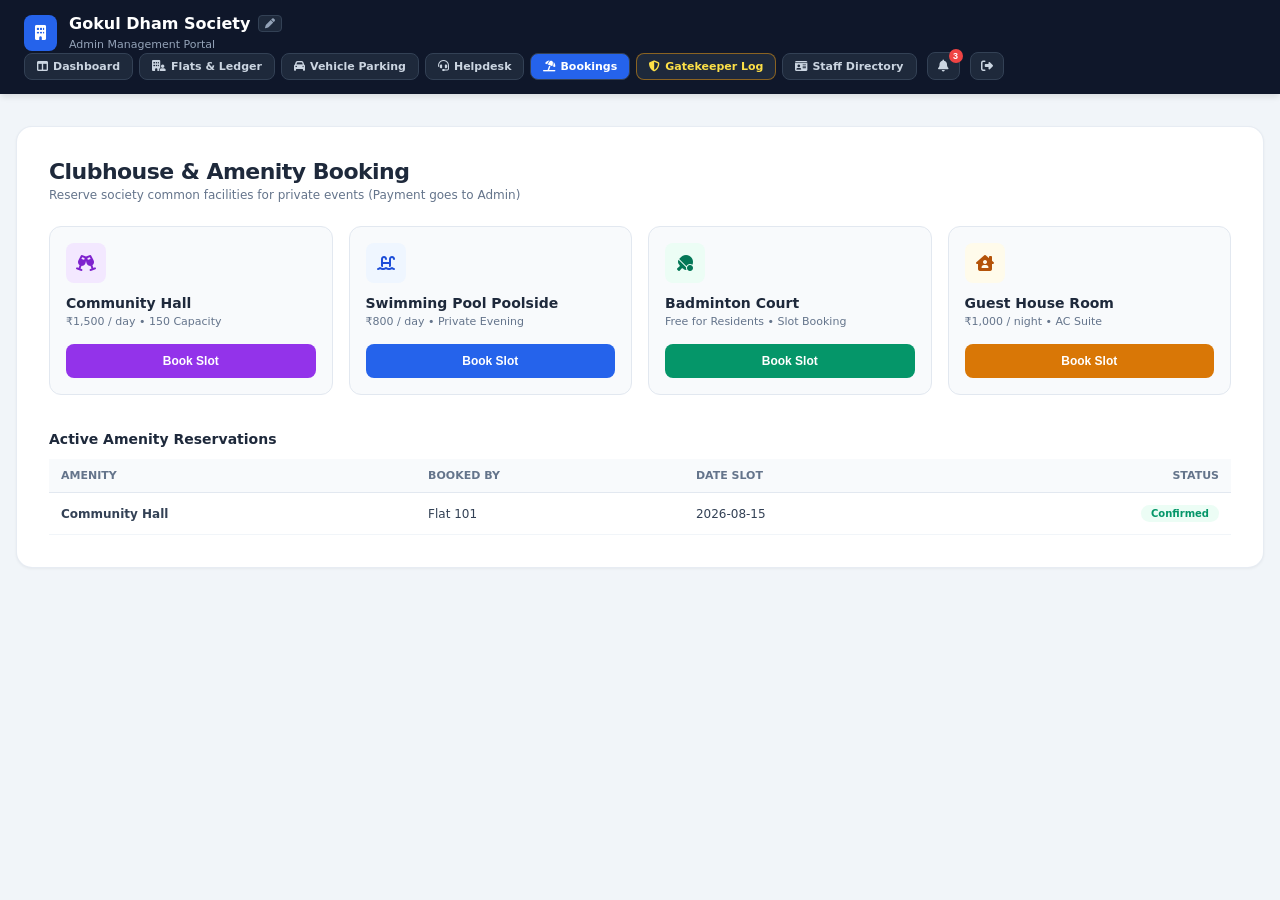
==== my-society-app/bookings.html @ c78df029 "Moved all files to root directory" ====
<!DOCTYPE html>
<html lang="en">
<head>
    <meta charset="UTF-8">
    <meta name="viewport" content="width=device-width, initial-scale=1.0">
    <title>Canary Enterprise - Clubhouse & Amenity Booking</title>
    <!-- FontAwesome Icons CDN -->
    <link href="https://cdnjs.cloudflare.com/ajax/libs/font-awesome/6.4.0/css/all.min.css" rel="stylesheet">
    <!-- Link CSS (Same folder) -->
    <link rel="stylesheet" href="bookings.css">
</head>
<body>

    <!-- TOP NAVIGATION BAR -->
    <header class="app-header">
        <div class="logo-area">
            <div class="logo-icon"><i class="fa-solid fa-building"></i></div>
            <div>
                <div class="title-row">
                    <h1>Gokul Dham Society</h1>
                    <button class="edit-btn"><i class="fa-solid fa-pen"></i></button>
                </div>
                <span class="subtitle">Admin Management Portal</span>
            </div>
        </div>

        <div class="nav-links">
            <a href="dashboard.html" class="nav-btn"><i class="fa-solid fa-table-columns"></i> Dashboard</a>
            <a href="flats.html" class="nav-btn"><i class="fa-solid fa-building-user"></i> Flats & Ledger</a>
            <a href="parking.html" class="nav-btn"><i class="fa-solid fa-car"></i> Vehicle Parking</a>
            <a href="helpdesk.html" class="nav-btn"><i class="fa-solid fa-headset"></i> Helpdesk</a>
            <a href="bookings.html" class="nav-btn active"><i class="fa-solid fa-umbrella-beach"></i> Bookings</a>
            <a href="visitors.html" class="nav-btn warning"><i class="fa-solid fa-shield-halved"></i> Gatekeeper Log</a>
            <a href="staff.html" class="nav-btn"><i class="fa-solid fa-id-card"></i> Staff Directory</a>
            <button class="bell-btn"><i class="fa-solid fa-bell"></i><span class="badge">3</span></button>
            <a href="index.html" class="logout-btn"><i class="fa-solid fa-right-from-bracket"></i></a>
        </div>
    </header>

    <!-- MAIN CONTAINER -->
    <main class="main-container">
        <div class="card">
            <h2 class="page-title">Clubhouse & Amenity Booking</h2>
            <p class="page-desc">Reserve society common facilities for private events (Payment goes to Admin)</p>

            <!-- Amenities Grid Cards -->
            <div class="amenities-grid">
                <div class="amenity-box">
                    <div>
                        <div class="amenity-icon icon-purple"><i class="fa-solid fa-champagne-glasses"></i></div>
                        <h3>Community Hall</h3>
                        <p>₹1,500 / day • 150 Capacity</p>
                    </div>
                    <button onclick="openModal('Community Hall')" class="book-btn btn-purple">Book Slot</button>
                </div>

                <div class="amenity-box">
                    <div>
                        <div class="amenity-icon icon-blue"><i class="fa-solid fa-water-ladder"></i></div>
                        <h3>Swimming Pool Poolside</h3>
                        <p>₹800 / day • Private Evening</p>
                    </div>
                    <button onclick="openModal('Swimming Pool Poolside')" class="book-btn btn-blue">Book Slot</button>
                </div>

                <div class="amenity-box">
                    <div>
                        <div class="amenity-icon icon-emerald"><i class="fa-solid fa-table-tennis-paddle-ball"></i></div>
                        <h3>Badminton Court</h3>
                        <p>Free for Residents • Slot Booking</p>
                    </div>
                    <button onclick="openModal('Badminton Court')" class="book-btn btn-emerald">Book Slot</button>
                </div>

                <div class="amenity-box">
                    <div>
                        <div class="amenity-icon icon-amber"><i class="fa-solid fa-house-chimney-user"></i></div>
                        <h3>Guest House Room</h3>
                        <p>₹1,000 / night • AC Suite</p>
                    </div>
                    <button onclick="openModal('Guest House Room')" class="book-btn btn-amber">Book Slot</button>
                </div>
            </div>

            <!-- Active Reservations Table -->
            <h3 class="section-title">Active Amenity Reservations</h3>
            <div class="table-responsive">
                <table class="data-table">
                    <thead>
                        <tr>
                            <th>Amenity</th>
                            <th>Booked By</th>
                            <th>Date Slot</th>
                            <th style="text-align: right;">Status</th>
                        </tr>
                    </thead>
                    <tbody id="amenities-booking-table">
                        <!-- Dynamic Rows -->
                    </tbody>
                </table>
            </div>
        </div>
    </main>

    <!-- Modal: Book Amenity -->
    <div id="modal-book-amenity" class="modal hidden">
        <div class="modal-content">
            <h3>Reserve Amenity Slot</h3>
            <form onsubmit="handleBookAmenity(event)" class="modal-form">
                <input type="text" id="book-amenity-name" readonly style="background-color: #f1f5f9; font-weight: bold;">
                <input type="text" id="book-flat" placeholder="Flat No (e.g. Flat 104)" required>
                <input type="date" id="book-date" required>
                <div class="modal-actions">
                    <button type="button" onclick="closeModal()" class="cancel-btn">Cancel</button>
                    <button type="submit" class="submit-btn">Confirm Booking</button>
                </div>
            </form>
        </div>
    </div>

    <!-- Link JS -->
    <script src="bookings.js"></script>
</body>
</html>
---- my-society-app/bookings.css ----
* {
    box-sizing: border-box;
    margin: 0;
    padding: 0;
}

body {
    background-color: #f1f5f9;
    font-family: system-ui, -apple-system, sans-serif;
    color: #1e293b;
    padding-bottom: 48px;
}

/* Header Styles */
.app-header {
    background-color: #0f172a;
    color: #ffffff;
    padding: 14px 24px;
    display: flex;
    flex-wrap: wrap;
    justify-content: space-between;
    align-items: center;
    position: sticky;
    top: 0;
    z-index: 20;
    box-shadow: 0 4px 6px -1px rgba(0, 0, 0, 0.1);
}

.logo-area {
    display: flex;
    align-items: center;
    gap: 12px;
}

.logo-icon {
    background-color: #2563eb;
    padding: 9px 11px;
    border-radius: 8px;
    color: white;
    font-size: 15px;
}

.title-row {
    display: flex;
    align-items: center;
    gap: 8px;
}

.title-row h1 {
    font-size: 16px;
    font-weight: bold;
}

.edit-btn {
    background-color: #1e293b;
    color: #94a3b8;
    border: 1px solid #334155;
    padding: 2px 6px;
    border-radius: 4px;
    font-size: 10px;
    cursor: pointer;
}

.subtitle {
    font-size: 11px;
    color: #94a3b8;
}

.nav-links {
    display: flex;
    align-items: center;
    gap: 6px;
}

.nav-btn {
    font-size: 11px;
    font-weight: 600;
    padding: 6px 12px;
    border-radius: 8px;
    background-color: #1e293b;
    color: #cbd5e1;
    text-decoration: none;
    border: 1px solid #334155;
    transition: 0.2s;
    white-space: nowrap;
    display: flex;
    align-items: center;
    gap: 5px;
}

.nav-btn:hover, .nav-btn.active {
    background-color: #2563eb;
    color: #ffffff;
}

.nav-btn.warning {
    border-color: rgba(245, 158, 11, 0.5);
    color: #fde047;
}

.bell-btn, .logout-btn {
    background-color: #1e293b;
    color: #cbd5e1;
    border: 1px solid #334155;
    padding: 6px 10px;
    border-radius: 8px;
    cursor: pointer;
    position: relative;
    font-size: 12px;
    text-decoration: none;
    margin-left: 4px;
}

.badge {
    position: absolute;
    top: -4px;
    right: -4px;
    background-color: #ef4444;
    color: white;
    font-size: 9px;
    font-weight: bold;
    width: 14px;
    height: 14px;
    border-radius: 50%;
    display: flex;
    align-items: center;
    justify-content: center;
}

/* Main Container */
.main-container {
    max-width: 1280px;
    margin: 32px auto 0 auto;
    padding: 0 16px;
}

.card {
    background-color: #ffffff;
    border-radius: 16px;
    padding: 32px;
    border: 1px solid rgba(226, 232, 240, 0.8);
    box-shadow: 0 1px 3px 0 rgba(0, 0, 0, 0.05);
}

.page-title {
    font-size: 22px;
    font-weight: bold;
    color: #1e293b;
    letter-spacing: -0.025em;
    margin-bottom: 4px;
}

.page-desc {
    font-size: 12px;
    color: #64748b;
    margin-bottom: 24px;
}

/* Amenities Grid */
.amenities-grid {
    display: grid;
    grid-template-columns: 1fr;
    gap: 16px;
    margin-bottom: 36px;
}

@media (min-width: 640px) {
    .amenities-grid {
        grid-template-columns: repeat(2, 1fr);
    }
}

@media (min-width: 1024px) {
    .amenities-grid {
        grid-template-columns: repeat(4, 1fr);
    }
}

.amenity-box {
    background-color: #f8fafc;
    border: 1px solid #e2e8f0;
    border-radius: 12px;
    padding: 16px;
    display: flex;
    flex-direction: column;
    justify-content: space-between;
}

.amenity-icon {
    width: 40px;
    height: 40px;
    border-radius: 8px;
    display: flex;
    align-items: center;
    justify-content: center;
    font-size: 16px;
    margin-bottom: 12px;
}

.icon-purple { background-color: #f3e8ff; color: #7e22ce; }
.icon-blue { background-color: #eff6ff; color: #1d4ed8; }
.icon-emerald { background-color: #ecfdf5; color: #047857; }
.icon-amber { background-color: #fffbeb; color: #b45309; }

.amenity-box h3 {
    font-size: 14px;
    font-weight: bold;
    color: #1e293b;
    margin-bottom: 4px;
}

.amenity-box p {
    font-size: 11px;
    color: #64748b;
    margin-bottom: 16px;
}

.book-btn {
    width: 100%;
    border: none;
    padding: 10px;
    border-radius: 8px;
    font-size: 12px;
    font-weight: bold;
    color: white;
    cursor: pointer;
    transition: 0.2s;
}

.btn-purple { background-color: #9333ea; }
.btn-purple:hover { background-color: #7e22ce; }

.btn-blue { background-color: #2563eb; }
.btn-blue:hover { background-color: #1d4ed8; }

.btn-emerald { background-color: #059669; }
.btn-emerald:hover { background-color: #047857; }

.btn-amber { background-color: #d97706; }
.btn-amber:hover { background-color: #b45309; }

/* Table Section */
.section-title {
    font-size: 14px;
    font-weight: bold;
    color: #1e293b;
    margin-bottom: 12px;
}

.table-responsive {
    overflow-x: auto;
}

.data-table {
    width: 100%;
    border-collapse: collapse;
    text-align: left;
    font-size: 12px;
    color: #475569;
}

.data-table th {
    background-color: #f8fafc;
    color: #64748b;
    font-weight: 600;
    text-transform: uppercase;
    font-size: 11px;
    padding: 10px 12px;
    border-bottom: 1px solid #e2e8f0;
}

.data-table td {
    padding: 12px;
    border-bottom: 1px solid #f1f5f9;
    color: #334155;
}

.status-confirmed {
    background-color: #ecfdf5;
    color: #059669;
    font-weight: bold;
    padding: 3px 10px;
    border-radius: 20px;
    font-size: 10px;
    display: inline-block;
}

/* Modal Styling */
.modal {
    position: fixed;
    inset: 0;
    background-color: rgba(15, 23, 42, 0.5);
    backdrop-filter: blur(4px);
    display: flex;
    align-items: center;
    justify-content: center;
    padding: 16px;
    z-index: 50;
}

.modal.hidden {
    display: none;
}

.modal-content {
    background-color: white;
    border-radius: 12px;
    box-shadow: 0 20px 25px -5px rgba(0, 0, 0, 0.1);
    max-width: 400px;
    width: 100%;
    padding: 24px;
}

.modal-content h3 {
    font-size: 16px;
    font-weight: bold;
    color: #1e293b;
    margin-bottom: 16px;
}

.modal-form {
    display: flex;
    flex-direction: column;
    gap: 12px;
}

.modal-form input {
    width: 100%;
    padding: 10px;
    border: 1px solid #cbd5e1;
    border-radius: 8px;
    font-size: 12px;
    outline: none;
}

.modal-actions {
    display: flex;
    justify-content: flex-end;
    gap: 8px;
    margin-top: 8px;
}

.cancel-btn {
    background: transparent;
    border: none;
    color: #64748b;
    font-size: 12px;
    cursor: pointer;
    padding: 6px 12px;
}

.submit-btn {
    background-color: #9333ea;
    color: white;
    border: none;
    padding: 6px 14px;
    border-radius: 8px;
    font-size: 12px;
    font-weight: bold;
    cursor: pointer;
}
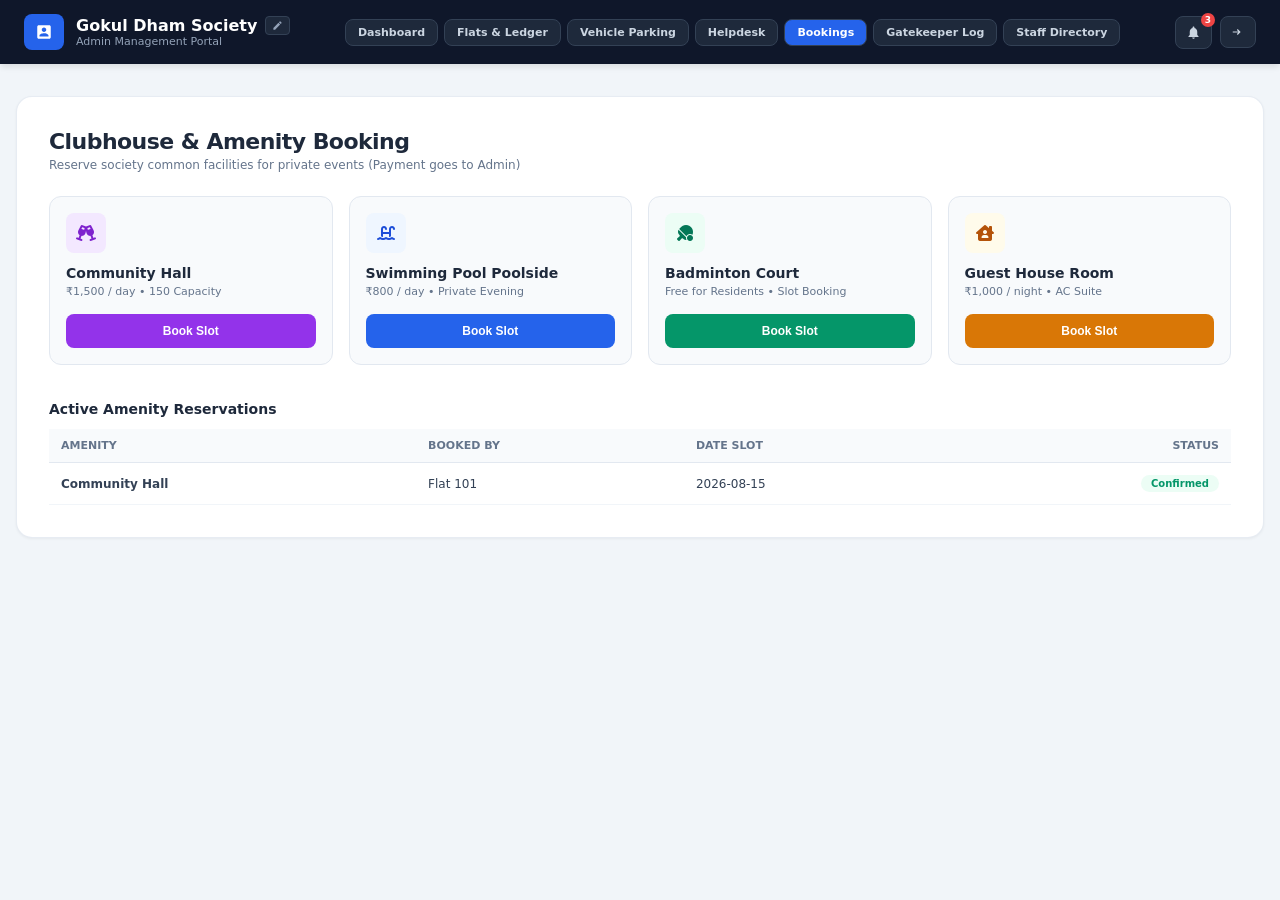
==== commit 0df9537c: "update bookings.js" ====
--- a/my-society-app/bookings.html
+++ b/my-society-app/bookings.html
@@ -3,7 +3,7 @@
 <head>
     <meta charset="UTF-8">
     <meta name="viewport" content="width=device-width, initial-scale=1.0">
-    <title>Canary Enterprise - Clubhouse & Amenity Booking</title>
+    <title>Gokul Dham Society - Clubhouse & Amenity Booking</title>
     <!-- FontAwesome Icons CDN -->
     <link href="https://cdnjs.cloudflare.com/ajax/libs/font-awesome/6.4.0/css/all.min.css" rel="stylesheet">
     <!-- Link CSS (Same folder) -->
@@ -12,28 +12,40 @@
 <body>
 
     <!-- TOP NAVIGATION BAR -->
-    <header class="app-header">
-        <div class="logo-area">
-            <div class="logo-icon"><i class="fa-solid fa-building"></i></div>
-            <div>
-                <div class="title-row">
-                    <h1>Gokul Dham Society</h1>
-                    <button class="edit-btn"><i class="fa-solid fa-pen"></i></button>
+    <header class="navbar">
+        <div class="nav-left">
+            <div class="logo-box">
+                <svg class="icon" viewBox="0 0 24 24" style="width: 18px; height: 18px;"><path d="M19 3H5c-1.1 0-2 .9-2 2v14c0 1.1.9 2 2 2h14c1.1 0 2-.9 2-2V5c0-1.1-.9-2-2-2zm-7 3c1.66 0 3 1.34 3 3s-1.34 3-3 3-3-1.34-3-3 1.34-3 3-3zm6 12H6v-1.4c0-2 4-3.1 6-3.1s6 1.1 6 3.1V18z"/></svg>
+            </div>
+            <div class="brand-info">
+                <div class="brand-title-row">
+                    <h3 class="societyNameText">Gokul Dham Society</h3>
+                    <button class="edit-btn" onclick="openEditModal()" title="Edit Name">
+                        <svg class="icon" viewBox="0 0 24 24" style="width: 11px; height: 11px;"><path d="M3 17.25V21h3.75L17.81 9.94l-3.75-3.75L3 17.25zM20.71 7.04c.39-.39.39-1.02 0-1.41l-2.34-2.34c-.39-.39-1.02-.39-1.41 0l-1.83 1.83 3.75 3.75 1.83-1.83z"/></svg>
+                    </button>
                 </div>
-                <span class="subtitle">Admin Management Portal</span>
+                <p>Admin Management Portal</p>
             </div>
         </div>
 
-        <div class="nav-links">
-            <a href="dashboard.html" class="nav-btn"><i class="fa-solid fa-table-columns"></i> Dashboard</a>
-            <a href="flats.html" class="nav-btn"><i class="fa-solid fa-building-user"></i> Flats & Ledger</a>
-            <a href="parking.html" class="nav-btn"><i class="fa-solid fa-car"></i> Vehicle Parking</a>
-            <a href="helpdesk.html" class="nav-btn"><i class="fa-solid fa-headset"></i> Helpdesk</a>
-            <a href="bookings.html" class="nav-btn active"><i class="fa-solid fa-umbrella-beach"></i> Bookings</a>
-            <a href="visitors.html" class="nav-btn warning"><i class="fa-solid fa-shield-halved"></i> Gatekeeper Log</a>
-            <a href="staff.html" class="nav-btn"><i class="fa-solid fa-id-card"></i> Staff Directory</a>
-            <button class="bell-btn"><i class="fa-solid fa-bell"></i><span class="badge">3</span></button>
-            <a href="index.html" class="logout-btn"><i class="fa-solid fa-right-from-bracket"></i></a>
+        <nav class="nav-menu">
+            <a href="dashboard.html" class="nav-item">Dashboard</a>
+            <a href="flats.html" class="nav-item">Flats & Ledger</a>
+            <a href="vehicle.html" class="nav-item">Vehicle Parking</a>
+            <a href="helpdesk.html" class="nav-item">Helpdesk</a>
+            <a href="bookings.html" class="nav-item active">Bookings</a>
+            <a href="visitors.html" class="nav-item">Gatekeeper Log</a>
+            <a href="staff.html" class="nav-item">Staff Directory</a>
+        </nav>
+
+        <div class="nav-right">
+            <div class="notification-icon">
+                <svg class="icon" viewBox="0 0 24 24" style="width: 15px; height: 15px;"><path d="M12 22c1.1 0 2-.9 2-2h-4c0 1.1.89 2 2 2zm6-6v-5c0-3.07-1.64-5.64-4.5-6.32V4c0-.83-.67-1.5-1.5-1.5s-1.5.67-1.5 1.5v.68C7.63 5.36 6 7.92 6 11v5l-2 2v1h16v-1l-2-2z"/></svg>
+                <span class="badge">3</span>
+            </div>
+            <a href="index.html" class="logout-btn">
+                <svg class="icon" viewBox="0 0 24 24" style="width: 14px; height: 14px;"><path d="M10.09 15.59L11.5 17l5-5-5-5-1.41 1.41L12.67 11H3v2h9.67l-2.58 2.59z"/></svg>
+            </a>
         </div>
     </header>
 
@@ -118,6 +130,18 @@
         </div>
     </div>
 
+    <!-- Edit Society Name Modal -->
+    <div class="modal-overlay hidden" id="editModal">
+        <div class="modal-card">
+            <h3>Edit Society Name</h3>
+            <input type="text" id="societyInput" placeholder="Enter new society name">
+            <div class="modal-actions">
+                <button class="btn-cancel" onclick="closeEditModal()">Cancel</button>
+                <button class="btn-update" onclick="saveSocietyName()">Update Name</button>
+            </div>
+        </div>
+    </div>
+
     <!-- Link JS -->
     <script src="bookings.js"></script>
 </body>
--- a/my-society-app/bookings.css
+++ b/my-society-app/bookings.css
@@ -11,8 +11,8 @@
     padding-bottom: 48px;
 }
 
-/* Header Styles */
-.app-header {
+/* Header Styles Matching Your HTML Classes */
+.navbar {
     background-color: #0f172a;
     color: #ffffff;
     padding: 14px 24px;
@@ -26,53 +26,69 @@
     box-shadow: 0 4px 6px -1px rgba(0, 0, 0, 0.1);
 }
 
-.logo-area {
+.nav-left {
     display: flex;
     align-items: center;
     gap: 12px;
 }
 
-.logo-icon {
+.logo-box {
     background-color: #2563eb;
     padding: 9px 11px;
     border-radius: 8px;
     color: white;
-    font-size: 15px;
-}
-
-.title-row {
+    display: flex;
+    align-items: center;
+    justify-content: center;
+}
+
+.icon {
+    fill: currentColor;
+}
+
+.brand-title-row {
     display: flex;
     align-items: center;
     gap: 8px;
 }
 
-.title-row h1 {
+.brand-info h3 {
     font-size: 16px;
     font-weight: bold;
 }
 
+.brand-info p {
+    font-size: 11px;
+    color: #94a3b8;
+}
+
+/* Edit Button Style */
 .edit-btn {
     background-color: #1e293b;
     color: #94a3b8;
     border: 1px solid #334155;
-    padding: 2px 6px;
+    padding: 3px 6px;
     border-radius: 4px;
     font-size: 10px;
     cursor: pointer;
-}
-
-.subtitle {
-    font-size: 11px;
-    color: #94a3b8;
-}
-
-.nav-links {
+    display: inline-flex;
+    align-items: center;
+    justify-content: center;
+    transition: 0.2s;
+}
+
+.edit-btn:hover {
+    background-color: #334155;
+    color: #ffffff;
+}
+
+.nav-menu {
     display: flex;
     align-items: center;
     gap: 6px;
 }
 
-.nav-btn {
+.nav-item {
     font-size: 11px;
     font-weight: 600;
     padding: 6px 12px;
@@ -83,32 +99,43 @@
     border: 1px solid #334155;
     transition: 0.2s;
     white-space: nowrap;
-    display: flex;
-    align-items: center;
-    gap: 5px;
-}
-
-.nav-btn:hover, .nav-btn.active {
+}
+
+.nav-item:hover, .nav-item.active {
     background-color: #2563eb;
     color: #ffffff;
 }
 
-.nav-btn.warning {
-    border-color: rgba(245, 158, 11, 0.5);
-    color: #fde047;
-}
-
-.bell-btn, .logout-btn {
+.nav-right {
+    display: flex;
+    align-items: center;
+    gap: 8px;
+}
+
+.notification-icon {
     background-color: #1e293b;
     color: #cbd5e1;
     border: 1px solid #334155;
-    padding: 6px 10px;
+    padding: 8px 10px;
     border-radius: 8px;
     cursor: pointer;
     position: relative;
-    font-size: 12px;
+    display: flex;
+    align-items: center;
+    justify-content: center;
+}
+
+.logout-btn {
+    background-color: #1e293b;
+    color: #cbd5e1;
+    border: 1px solid #334155;
+    padding: 8px 10px;
+    border-radius: 8px;
+    cursor: pointer;
     text-decoration: none;
-    margin-left: 4px;
+    display: flex;
+    align-items: center;
+    justify-content: center;
 }
 
 .badge {
@@ -358,4 +385,74 @@
     font-size: 12px;
     font-weight: bold;
     cursor: pointer;
+}
+
+/* Edit Society Name Modal Specific Styles */
+.modal-overlay {
+    position: fixed;
+    inset: 0;
+    background: rgba(15, 23, 42, 0.5);
+    backdrop-filter: blur(4px);
+    display: flex;
+    align-items: center;
+    justify-content: center;
+    z-index: 100;
+}
+
+.modal-overlay.hidden {
+    display: none;
+}
+
+.modal-card {
+    background: #ffffff;
+    width: 100%;
+    max-width: 400px;
+    padding: 24px;
+    border-radius: 16px;
+    box-shadow: 0 20px 25px -5px rgba(0, 0, 0, 0.1);
+    display: flex;
+    flex-direction: column;
+    gap: 16px;
+}
+
+.modal-card h3 {
+    font-size: 16px;
+    font-weight: bold;
+    color: #1e293b;
+}
+
+.modal-card input {
+    width: 100%;
+    padding: 10px 14px;
+    border: 1px solid #3b82f6;
+    border-radius: 8px;
+    font-size: 13px;
+    outline: none;
+    color: #1e293b;
+}
+
+.btn-cancel {
+    background: transparent;
+    border: none;
+    color: #64748b;
+    font-size: 13px;
+    font-weight: 500;
+    cursor: pointer;
+    padding: 8px 12px;
+}
+
+.btn-update {
+    background-color: #2563eb;
+    color: #ffffff;
+    border: none;
+    padding: 8px 16px;
+    border-radius: 8px;
+    font-size: 13px;
+    font-weight: bold;
+    cursor: pointer;
+    transition: 0.2s;
+}
+
+.btn-update:hover {
+    background-color: #1d4ed8;
 }
